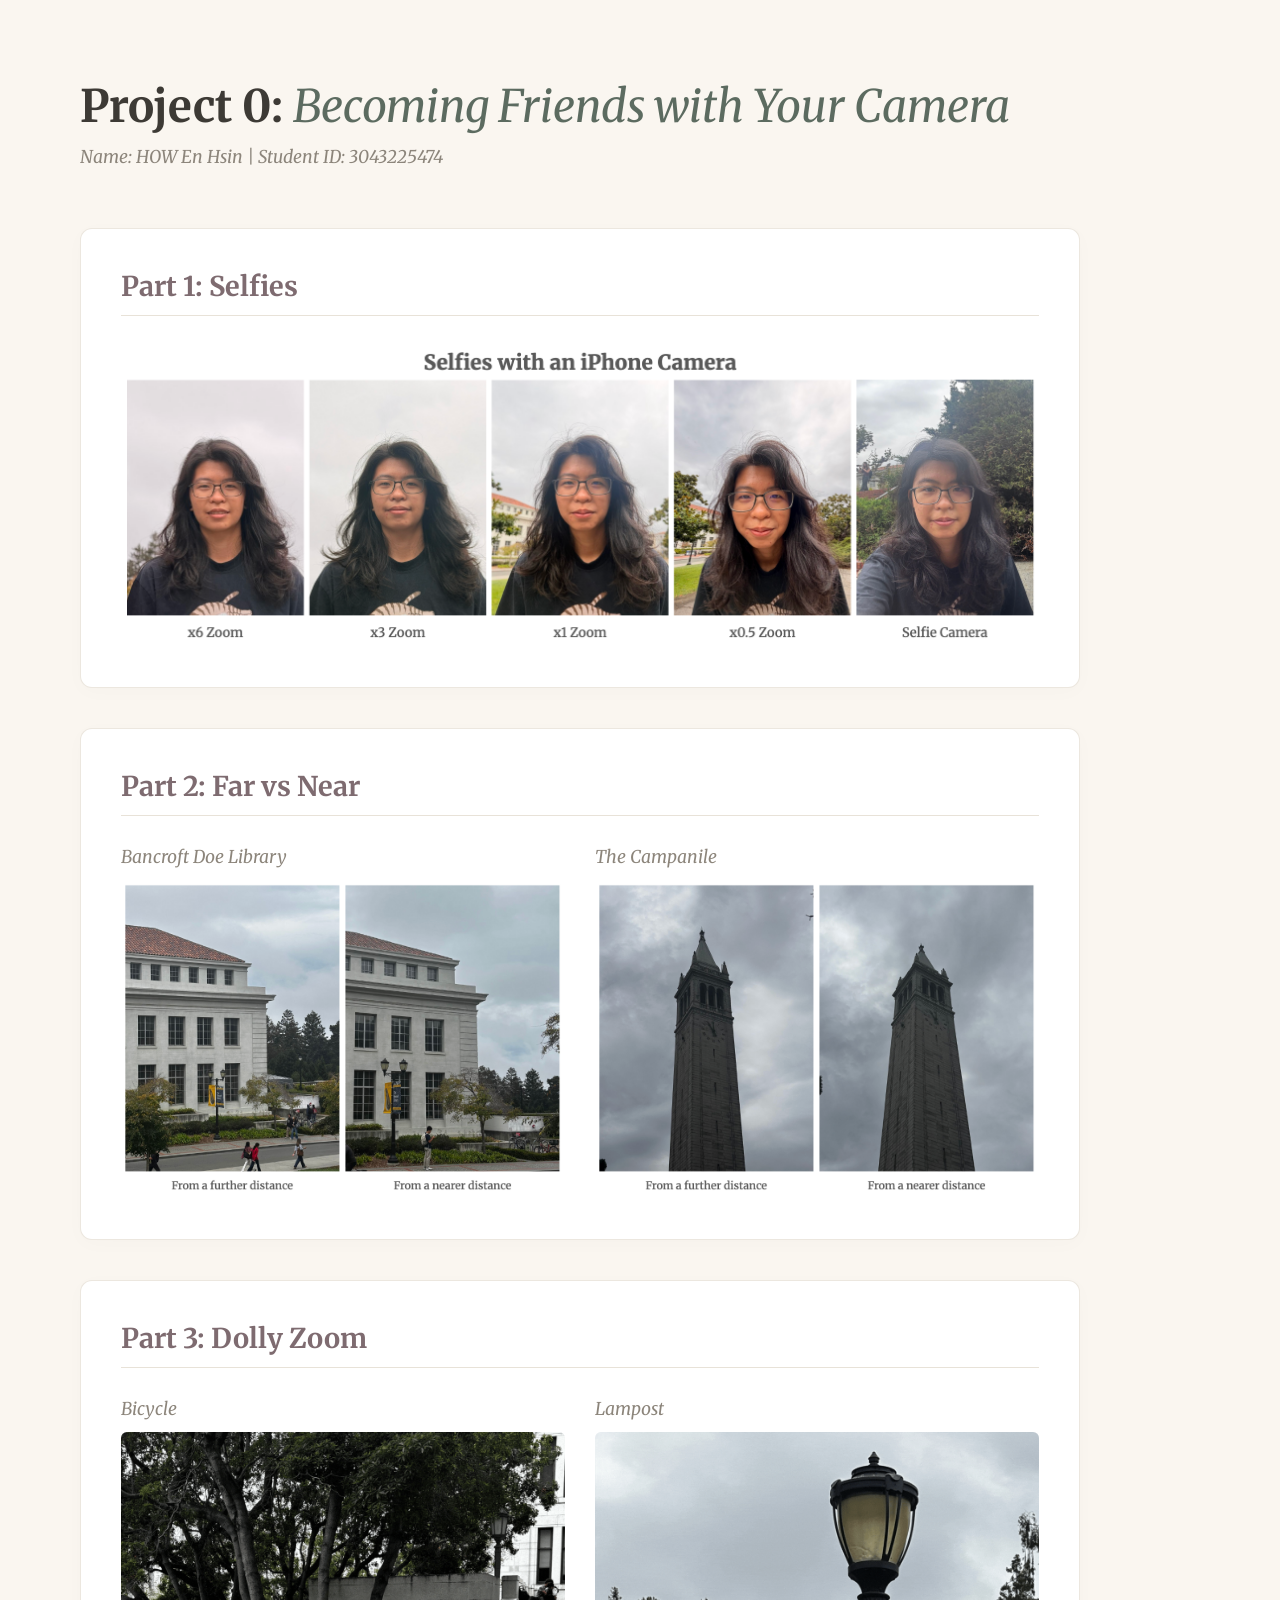
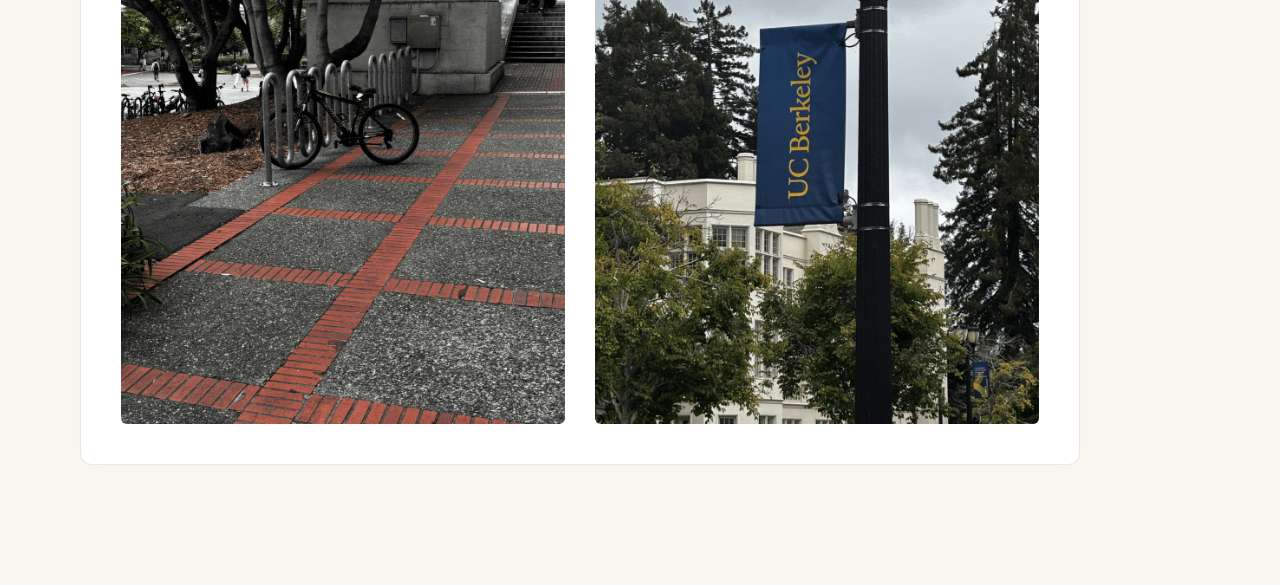
==== proj0/index.html @ 4253a564 "Project 0 and aesthetics" ====
<!DOCTYPE html>
<html lang="en">
<head>
    <meta charset="UTF-8">
    <meta name="viewport" content="width=device-width, initial-scale=1.0">
    <title>Project 0: Becoming Friends with Your Camera</title>
    
    <!-- Fixed Google Fonts Connections -->
    <link rel="preconnect" href="https://fonts.googleapis.com">
    <link rel="preconnect" href="https://fonts.gstatic.com" crossorigin>
    <link href="https://fonts.googleapis.com/css2?family=Merriweather:ital,wght@0,300;0,400;0,700;1,300&display=swap" rel="stylesheet">
    
    <!-- External Stylesheet -->
    <link rel="stylesheet" href="../style.css">
</head>
<body>

    <!-- Unified Container Layout Framework -->
    <main class="container">
        
        <!-- Matched Header Layout Structure -->
        <header class="portfolio-hero">
            <h1>Project 0: <span class="highlight">Becoming Friends with Your Camera</span></h1>
            <p class="subtitle">Name: HOW En Hsin | Student ID: 3043225474</p>
        </header>

        <!-- Part 1 -->
        <section class="project-part">
            <h2>Part 1: Selfies</h2>
            <figure class="media-container">
                <img src="./media/selfies.png" alt="Selfies collection">
            </figure>
        </section>

        <!-- Part 2 -->
        <section class="project-part">
            <h2>Part 2: Far vs Near</h2>
            <div class="grid">
                <figure class="media-container">
                    <h3>Bancroft Doe Library</h3>
                    <img src="./media/bancroft.png" alt="Bancroft Doe Library">
                </figure>
                <figure class="media-container">
                    <h3>The Campanile</h3>
                    <img src="./media/campanile.png" alt="The Campanile">
                </figure>
            </div>
        </section>

        <!-- Part 3 -->
        <section class="project-part">
            <h2>Part 3: Dolly Zoom</h2>
            <div class="grid">
                <figure class="media-container">
                    <h3>Bicycle</h3>
                    <img src="./media/bike_dolly.gif" alt="Bicycle dolly zoom animation">
                </figure>
                <figure class="media-container">
                    <h3>Lampost</h3>
                    <img src="./media/lampost_dolly.gif" alt="Lampost dolly zoom animation">
                </figure>
            </div>
        </section>
    </main>

</body>
</html>
---- style.css ----
/* ==========================================================================
   1. GLOBAL CANVAS SETUP
   ========================================================================== */
body {
    font-family: 'Merriweather', Georgia, serif;
    background-color: #faf6f0; /* Soft warm pastel cream */
    color: #3d3a35;            /* Charcoal body text */
    margin: 0;
    padding: 0;
    display: flex;
    flex-direction: column;
    align-items: center;
    min-height: 100vh;
    box-sizing: border-box;
}

/* Unified Layout Wrappers for both index.html pages */
.portfolio-container, .container {
    width: 100%;
    max-width: 1200px;         
    padding: 80px 40px;        
    box-sizing: border-box;
    display: flex;
    flex-direction: column;
    flex-grow: 1;  
}

/* Core Structural Panels (Cards and Project Steps) */
.project-card, .project-part {
    background: #ffffff;
    padding: 40px;             
    border-radius: 12px;       
    box-shadow: 0 4px 20px rgba(0, 0, 0, 0.02);
    border: 1px solid rgba(232, 226, 216, 0.8);
    box-sizing: border-box;
    width: 100%;
    max-width: 1000px;         
}

/* ==========================================================================
   2. UNIFIED HERO HEADER SYSTEM
   ========================================================================== */
.portfolio-hero {
    width: 100%;
    margin-bottom: 60px;
    text-align: left;          
}
  
/* This rule now strictly styles BOTH your landing title and project title */
.portfolio-hero h1 {
    font-family: 'Merriweather', Georgia, serif;
    font-size: 2.8rem;         /* Locks in the exact same size scale */
    font-weight: 700;          /* Locks in the bold look */
    line-height: 1.2;
    color: #3d3a35;            /* Unified Charcoal text color for headers */
    margin: 0;
}
  
.portfolio-hero .highlight {
    color: #5c6b60;            /* Unified Muted Sage Green for italic accents */
    font-style: italic;
    font-weight: 400;          /* Softens the italic text slightly */
}

.subtitle {
    font-family: 'Merriweather', Georgia, serif;
    font-style: italic;
    font-size: 1.1rem;
    color: #8c857b;            /* Soft subheader grey */
    margin: 12px 0 0 0;
}

/* ==========================================================================
   3. LANDING HUB COMPONENTS (index.html)
   ========================================================================== */
.projects-section {
    width: 100%;
}
  
.project-grid {
    display: grid;
    grid-template-columns: 1fr;
    width: 100%;
}
  
.project-card {
    text-decoration: none;
    color: inherit;
    transition: transform 0.25s ease, box-shadow 0.25s ease, border-color 0.25s ease;
}
  
.project-card:hover {
    transform: translateY(-3px);
    box-shadow: 0 8px 30px rgba(92, 107, 96, 0.08);
    border-color: #5c6b60;
}
  
.project-meta {
    font-size: 1.0rem;
    text-transform: uppercase;
    letter-spacing: 1px;
    color: #8c857b;            
    margin-bottom: 8px;
}
  
.project-card h2 {
    font-size: 1.7rem;
    font-weight: 700;
    margin: 0;
}

/* ==========================================================================
   4. SHOWCASE MEDIA LAYOUT ENGINE (proj0/index.html)
   ========================================================================== */
.project-part {
    margin-bottom: 40px;       
}
  
.project-part h2 {
    font-size: 1.7rem;         
    color: #7e6b70;            /* Category Color: Dusty Rose */
    border-bottom: 1px solid #e8e2d8;
    padding-bottom: 12px;
    margin: 0 0 30px 0;
}
  
.project-part h3 {
    font-size: 1.1rem;
    font-weight: 400;
    font-style: italic;
    color: #8c857b;
    margin: 0 0 12px 0;
}
  
figure {
    margin: 0;
}
  
img {
    width: 100%;
    height: auto;
    display: block;
    border-radius: 6px;
}
  
/* Side-by-Side Photo Comparison Columns */
.grid {
    display: grid;
    grid-template-columns: 1fr;
    gap: 30px;
}
  
@media (min-width: 768px) {
    .grid {
        grid-template-columns: 1fr 1fr; 
    }
}
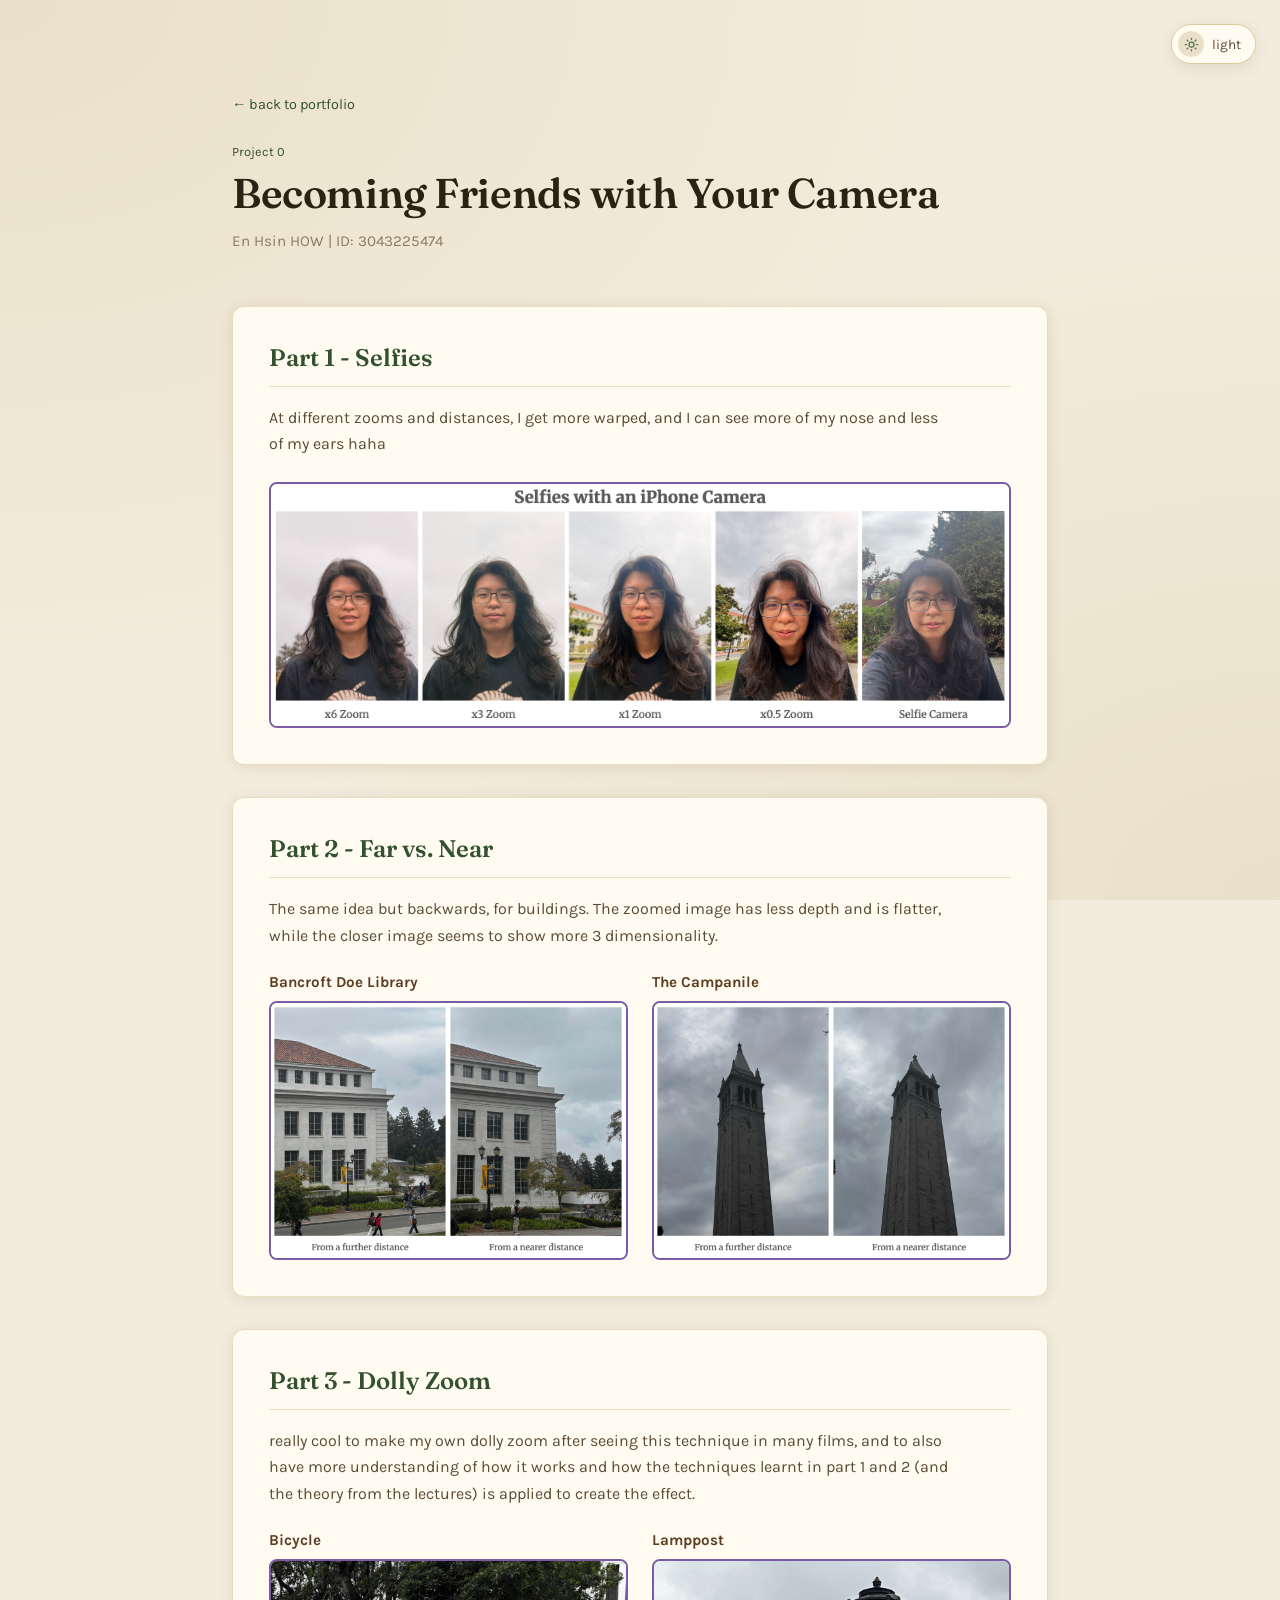
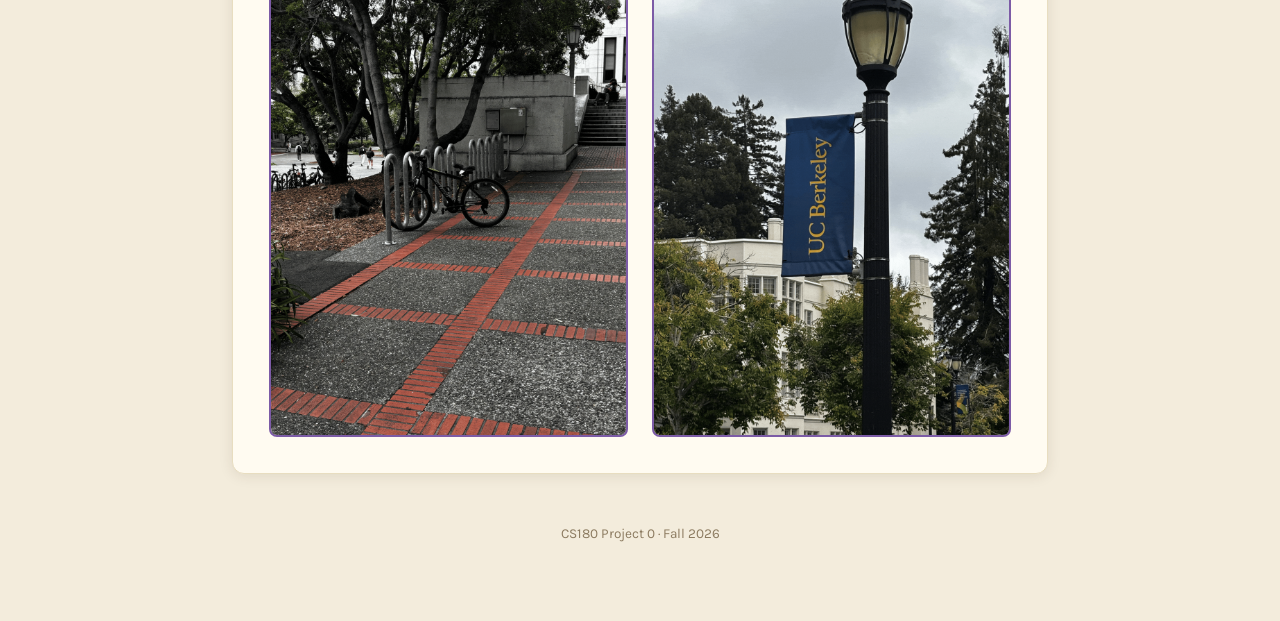
==== commit 62e266ec: "changed up the design and added my cat" ====
--- a/proj0/index.html
+++ b/proj0/index.html
@@ -1,67 +1,95 @@
 <!DOCTYPE html>
 <html lang="en">
 <head>
-    <meta charset="UTF-8">
-    <meta name="viewport" content="width=device-width, initial-scale=1.0">
-    <title>Project 0: Becoming Friends with Your Camera</title>
-    
-    <!-- Fixed Google Fonts Connections -->
-    <link rel="preconnect" href="https://fonts.googleapis.com">
-    <link rel="preconnect" href="https://fonts.gstatic.com" crossorigin>
-    <link href="https://fonts.googleapis.com/css2?family=Merriweather:ital,wght@0,300;0,400;0,700;1,300&display=swap" rel="stylesheet">
-    
-    <!-- External Stylesheet -->
-    <link rel="stylesheet" href="../style.css">
+<meta charset="UTF-8">
+<meta name="viewport" content="width=device-width, initial-scale=1.0">
+<title>Project 0 — Becoming Friends with Your Camera</title>
+ 
+<link rel="preconnect" href="https://fonts.googleapis.com">
+<link rel="preconnect" href="https://fonts.gstatic.com" crossorigin>
+<link href="https://fonts.googleapis.com/css2?family=Fraunces:opsz,wght@9..144,400;9..144,600&family=Karla:wght@400;500;700&display=swap" rel="stylesheet">
+ 
+<link rel="stylesheet" href="../style.css">
+<script defer src="../theme.js"></script>
+<script>window.CAT_BASE = "../catssets/";</script>
+<script defer src="../cats.js"></script>
 </head>
 <body>
+ 
+<button id="theme-toggle" class="theme-toggle" aria-label="Toggle light and dark mode">
+  <span class="icon-wrap">
+    <svg class="sun-icon" viewBox="0 0 24 24" fill="none" stroke="currentColor" stroke-width="2" stroke-linecap="round"><circle cx="12" cy="12" r="4"/><path d="M12 2v2M12 20v2M4 12H2M22 12h-2M4.9 4.9l1.4 1.4M17.7 17.7l1.4 1.4M4.9 19.1l1.4-1.4M17.7 6.3l1.4-1.4"/></svg>
+    <svg class="moon-icon" viewBox="0 0 24 24" fill="currentColor"><path d="M20.5 14.7A8.5 8.5 0 0 1 9.3 3.5a8.5 8.5 0 1 0 11.2 11.2Z"/></svg>
+  </span>
+  <span class="toggle-label">light</span>
+</button>
+ 
+<main class="container">
+ 
+  <a href="../index.html" class="back-link">← back to portfolio</a>
+ 
+  <header class="portfolio-hero">
+    <span class="eyebrow">Project 0</span>
+    <h1>Becoming Friends with Your Camera</h1>
+    <p class="subtitle">En Hsin HOW | ID: 3043225474</p>
+  </header>
 
-    <!-- Unified Container Layout Framework -->
-    <main class="container">
-        
-        <!-- Matched Header Layout Structure -->
-        <header class="portfolio-hero">
-            <h1>Project 0: <span class="highlight">Becoming Friends with Your Camera</span></h1>
-            <p class="subtitle">Name: HOW En Hsin | Student ID: 3043225474</p>
-        </header>
 
-        <!-- Part 1 -->
-        <section class="project-part">
-            <h2>Part 1: Selfies</h2>
-            <figure class="media-container">
-                <img src="./media/selfies.png" alt="Selfies collection">
-            </figure>
-        </section>
+  <section class="project-part">
+    <h2>Part 1 - Selfies</h2>
+    <p class="part-desc">
+      At different zooms and distances, I get more warped, and I can see 
+      more of my nose and less of my ears haha
+    </p>
+    <figure class="media-container">
+      <img src="./media/selfies.png" alt="series of selfies at different zooms">
+    </figure>
+  </section>
 
-        <!-- Part 2 -->
-        <section class="project-part">
-            <h2>Part 2: Far vs Near</h2>
-            <div class="grid">
-                <figure class="media-container">
-                    <h3>Bancroft Doe Library</h3>
-                    <img src="./media/bancroft.png" alt="Bancroft Doe Library">
-                </figure>
-                <figure class="media-container">
-                    <h3>The Campanile</h3>
-                    <img src="./media/campanile.png" alt="The Campanile">
-                </figure>
-            </div>
-        </section>
+  <section class="project-part">
+    <h2>Part 2 - Far vs. Near</h2>
+    <p class="part-desc">
+      The same idea but backwards, for buildings. The zoomed image has
+      less depth and is flatter, while the closer image seems to show
+      more 3 dimensionality.
+    </p>
+    <div class="grid">
+      <figure class="media-container">
+        <h3>Bancroft Doe Library</h3>
+        <img src="./media/bancroft.png" alt="Bancroft Doe Library, far vs close">
+      </figure>
+      <figure class="media-container">
+        <h3>The Campanile</h3>
+        <img src="./media/campanile.png" alt="The Campanile, far vs close">
+      </figure>
+    </div>
+  </section>
 
-        <!-- Part 3 -->
-        <section class="project-part">
-            <h2>Part 3: Dolly Zoom</h2>
-            <div class="grid">
-                <figure class="media-container">
-                    <h3>Bicycle</h3>
-                    <img src="./media/bike_dolly.gif" alt="Bicycle dolly zoom animation">
-                </figure>
-                <figure class="media-container">
-                    <h3>Lampost</h3>
-                    <img src="./media/lampost_dolly.gif" alt="Lampost dolly zoom animation">
-                </figure>
-            </div>
-        </section>
-    </main>
+  <section class="project-part">
+    <h2>Part 3 - Dolly Zoom</h2>
+    <p class="part-desc">
+      really cool to make my own dolly zoom after seeing this technique
+      in many films, and to also have more understanding of how it works
+      and how the techniques learnt in part 1 and 2 (and the theory from
+      the lectures) is applied to create the effect.
+    </p>
+    <div class="grid">
+      <figure class="media-container">
+        <h3>Bicycle</h3>
+        <img src="./media/bike_dolly.gif" alt="Bicycle dolly zoom animation">
+      </figure>
+      <figure class="media-container">
+        <h3>Lamppost</h3>
+        <img src="./media/lampost_dolly.gif" alt="Lamppost dolly zoom animation">
+      </figure>
+    </div>
+  </section>
+
+  <footer class="page-foot">
+    CS180 Project 0 · Fall 2026
+  </footer>
+
+</main>
 
 </body>
-</html>
+</html>
--- a/style.css
+++ b/style.css
@@ -1,157 +1,433 @@
 /* ==========================================================================
-   1. GLOBAL CANVAS SETUP
+   COLOR SYSTEM — light mode is the default, dark mode overrides via
+   [data-theme="dark"] on <html>. Everything downstream just reads the
+   custom properties, so the rest of the file never checks the theme.
    ========================================================================== */
-body {
-    font-family: 'Merriweather', Georgia, serif;
-    background-color: #faf6f0; /* Soft warm pastel cream */
-    color: #3d3a35;            /* Charcoal body text */
+   :root {
+    --bg: #f3ecdc;
+    --bg-soft: #eae0c9;
+    --surface: #fffbf1;
+    --surface-raised: #ffffff;
+  
+    --ink: #2c2214;
+    --ink-soft: #5b4a35;
+    --ink-faint: #8b7a5f;
+  
+    --wood: #8a5a34;
+    --wood-deep: #5c3d22;
+    --leaf: #4c7247;
+    --leaf-deep: #33502f;
+    --plum: #7c5ba6;
+    --plum-deep: #5c3f80;
+  
+    --border: #ddccA2;
+    --border-soft: #e8ddc0;
+    --shadow: rgba(58, 40, 12, 0.10);
+  
+    --focus-ring: #7c5ba6;
+  }
+  
+  html[data-theme="dark"] {
+    --bg: #1b1610;
+    --bg-soft: #221b12;
+    --surface: #2a2116;
+    --surface-raised: #322819;
+  
+    --ink: #ece2cd;
+    --ink-soft: #cabb9c;
+    --ink-faint: #8e8062;
+  
+    --wood: #c99764;
+    --wood-deep: #e0ac78;
+    --leaf: #8fb27b;
+    --leaf-deep: #a9c491;
+    --plum: #b596df;
+    --plum-deep: #cbb0ec;
+  
+    --border: #40331f;
+    --border-soft: #362b1a;
+    --shadow: rgba(0, 0, 0, 0.35);
+  
+    --focus-ring: #b596df;
+  }
+  
+  /* ==========================================================================
+     RESET-ISH BASICS
+     ========================================================================== */
+  * {
+    box-sizing: border-box;
+  }
+  
+  html {
+    color-scheme: light dark;
+  }
+  
+  body {
+    font-family: "Karla", "Segoe UI", sans-serif;
+    background-color: var(--bg);
+    background-image:
+      radial-gradient(ellipse at top left, var(--bg-soft) 0%, transparent 55%),
+      radial-gradient(ellipse at bottom right, var(--bg-soft) 0%, transparent 55%);
+    background-attachment: fixed;
+    color: var(--ink);
     margin: 0;
     padding: 0;
+    min-height: 100vh;
+    transition: background-color 0.25s ease, color 0.25s ease;
+  }
+  
+  a {
+    color: var(--plum);
+  }
+  
+  ::selection {
+    background: var(--plum);
+    color: var(--surface);
+  }
+  
+  /* Visible keyboard focus everywhere, not just on hover-capable devices */
+  a:focus-visible,
+  button:focus-visible {
+    outline: 2px solid var(--focus-ring);
+    outline-offset: 3px;
+    border-radius: 4px;
+  }
+  
+  @media (prefers-reduced-motion: reduce) {
+    * {
+      transition: none !important;
+      animation: none !important;
+    }
+  }
+  
+  /* ==========================================================================
+     THEME TOGGLE
+     ========================================================================== */
+  .theme-toggle {
+    position: fixed;
+    top: 24px;
+    right: 24px;
+    z-index: 20;
+    display: flex;
+    align-items: center;
+    gap: 8px;
+    background: var(--surface);
+    border: 1px solid var(--border);
+    border-radius: 999px;
+    padding: 6px 14px 6px 6px;
+    box-shadow: 0 4px 16px var(--shadow);
+    cursor: pointer;
+    font-family: "Karla", sans-serif;
+    font-size: 0.85rem;
+    color: var(--ink-soft);
+  }
+  
+  .theme-toggle .icon-wrap {
+    width: 26px;
+    height: 26px;
+    border-radius: 50%;
+    background: var(--bg-soft);
+    display: flex;
+    align-items: center;
+    justify-content: center;
+    color: var(--leaf);
+  }
+  
+  .theme-toggle svg {
+    width: 15px;
+    height: 15px;
+  }
+  
+  html[data-theme="dark"] .theme-toggle .sun-icon { display: none; }
+  html[data-theme="light"] .theme-toggle .moon-icon,
+  :root:not([data-theme]) .theme-toggle .moon-icon { display: none; }
+  
+  /* ==========================================================================
+     LAYOUT WRAPPERS
+     ========================================================================== */
+  .portfolio-container,
+  .container {
+    width: 100%;
+    max-width: 880px;
+    margin: 0 auto;
+    padding: 96px 32px 80px;
     display: flex;
     flex-direction: column;
+  }
+  
+  /* ==========================================================================
+     HERO / HEADER
+     ========================================================================== */
+  .portfolio-hero {
+    width: 100%;
+    margin-bottom: 56px;
+  }
+  
+  .eyebrow {
+    display: inline-block;
+    font-family: "Karla", sans-serif;
+    font-size: 0.8rem;
+    color: var(--leaf-deep);
+    margin-bottom: 10px;
+  }
+  
+  .portfolio-hero h1 {
+    font-family: "Fraunces", Georgia, serif;
+    font-optical-sizing: auto;
+    font-size: 2.6rem;
+    font-weight: 600;
+    line-height: 1.18;
+    color: var(--ink);
+    margin: 0;
+    letter-spacing: -0.01em;
+  }
+  
+  .portfolio-hero h1 .accent {
+    color: var(--plum);
+    font-style: italic;
+  }
+  
+  .hero-note {
+    font-family: "Karla", sans-serif;
+    font-size: 1.02rem;
+    line-height: 1.6;
+    color: var(--ink-soft);
+    max-width: 60ch;
+    margin: 16px 0 0 0;
+  }
+  
+  .subtitle {
+    font-family: "Karla", sans-serif;
+    font-size: 0.95rem;
+    color: var(--ink-faint);
+    margin: 14px 0 0 0;
+  }
+  
+  .back-link {
+    display: inline-flex;
     align-items: center;
-    min-height: 100vh;
-    box-sizing: border-box;
-}
-
-/* Unified Layout Wrappers for both index.html pages */
-.portfolio-container, .container {
+    gap: 6px;
+    font-family: "Karla", sans-serif;
+    font-size: 0.9rem;
+    color: var(--leaf-deep);
+    text-decoration: none;
+    margin-bottom: 28px;
+  }
+  
+  .back-link:hover {
+    text-decoration: underline;
+  }
+  
+  /* ==========================================================================
+     LANDING PAGE — PROJECT LIST
+     ========================================================================== */
+  .projects-section {
     width: 100%;
-    max-width: 1200px;         
-    padding: 80px 40px;        
-    box-sizing: border-box;
+  }
+  
+  .project-grid {
     display: flex;
     flex-direction: column;
-    flex-grow: 1;  
-}
-
-/* Core Structural Panels (Cards and Project Steps) */
-.project-card, .project-part {
-    background: #ffffff;
-    padding: 40px;             
-    border-radius: 12px;       
-    box-shadow: 0 4px 20px rgba(0, 0, 0, 0.02);
-    border: 1px solid rgba(232, 226, 216, 0.8);
-    box-sizing: border-box;
+    gap: 16px;
     width: 100%;
-    max-width: 1000px;         
-}
-
-/* ==========================================================================
-   2. UNIFIED HERO HEADER SYSTEM
-   ========================================================================== */
-.portfolio-hero {
-    width: 100%;
-    margin-bottom: 60px;
-    text-align: left;          
-}
-  
-/* This rule now strictly styles BOTH your landing title and project title */
-.portfolio-hero h1 {
-    font-family: 'Merriweather', Georgia, serif;
-    font-size: 2.8rem;         /* Locks in the exact same size scale */
-    font-weight: 700;          /* Locks in the bold look */
-    line-height: 1.2;
-    color: #3d3a35;            /* Unified Charcoal text color for headers */
-    margin: 0;
-}
-  
-.portfolio-hero .highlight {
-    color: #5c6b60;            /* Unified Muted Sage Green for italic accents */
-    font-style: italic;
-    font-weight: 400;          /* Softens the italic text slightly */
-}
-
-.subtitle {
-    font-family: 'Merriweather', Georgia, serif;
-    font-style: italic;
-    font-size: 1.1rem;
-    color: #8c857b;            /* Soft subheader grey */
-    margin: 12px 0 0 0;
-}
-
-/* ==========================================================================
-   3. LANDING HUB COMPONENTS (index.html)
-   ========================================================================== */
-.projects-section {
-    width: 100%;
-}
-  
-.project-grid {
-    display: grid;
-    grid-template-columns: 1fr;
-    width: 100%;
-}
-  
-.project-card {
+  }
+  
+  .project-card {
+    position: relative;
     text-decoration: none;
     color: inherit;
-    transition: transform 0.25s ease, box-shadow 0.25s ease, border-color 0.25s ease;
-}
-  
-.project-card:hover {
-    transform: translateY(-3px);
-    box-shadow: 0 8px 30px rgba(92, 107, 96, 0.08);
-    border-color: #5c6b60;
-}
-  
-.project-meta {
-    font-size: 1.0rem;
-    text-transform: uppercase;
-    letter-spacing: 1px;
-    color: #8c857b;            
-    margin-bottom: 8px;
-}
-  
-.project-card h2 {
-    font-size: 1.7rem;
+    background: var(--surface);
+    border: 1px solid var(--border-soft);
+    border-left: 3px solid var(--leaf);
+    border-radius: 10px;
+    padding: 24px 28px;
+    display: flex;
+    align-items: center;
+    justify-content: space-between;
+    gap: 20px;
+    box-shadow: 0 2px 10px var(--shadow);
+    transition: transform 0.2s ease, box-shadow 0.2s ease, border-left-color 0.2s ease;
+  }
+  
+  .project-card:hover {
+    transform: translateX(3px);
+    box-shadow: 0 6px 20px var(--shadow);
+    border-left-color: var(--plum);
+  }
+  
+  .project-meta {
+    display: block;
+    font-family: "Karla", sans-serif;
+    font-size: 0.78rem;
+    letter-spacing: 0.02em;
+    color: var(--wood);
+    margin-bottom: 6px;
+  }
+  
+  .project-card h2 {
+    font-family: "Fraunces", Georgia, serif;
+    font-size: 1.35rem;
+    font-weight: 600;
+    margin: 0;
+    color: var(--ink);
+  }
+  
+  .project-card .arrow {
+    font-size: 1.3rem;
+    color: var(--plum);
+    flex-shrink: 0;
+    transition: transform 0.2s ease;
+  }
+  
+  .project-card:hover .arrow {
+    transform: translateX(4px);
+  }
+  
+  /* Placeholder / not-yet-built project cards */
+  .project-card.incoming {
+    cursor: default;
+    opacity: 0.6;
+    border-left-style: dashed;
+    border-left-color: var(--border);
+    background: transparent;
+    box-shadow: none;
+  }
+  
+  .project-card.incoming:hover {
+    transform: none;
+    border-left-color: var(--border);
+  }
+  
+  .status-pill {
+    font-family: "Karla", sans-serif;
+    font-size: 0.72rem;
+    color: var(--ink-faint);
+    border: 1px solid var(--border);
+    border-radius: 999px;
+    padding: 3px 10px;
+    flex-shrink: 0;
+  }
+  
+  /* ==========================================================================
+     PROJECT PAGE — PARTS / SECTIONS
+     ========================================================================== */
+  .project-part {
+    background: var(--surface);
+    border: 1px solid var(--border-soft);
+    border-radius: 12px;
+    padding: 36px;
+    margin-bottom: 32px;
+    box-shadow: 0 2px 14px var(--shadow);
+  }
+  
+  .project-part h2 {
+    font-family: "Fraunces", Georgia, serif;
+    font-size: 1.5rem;
+    font-weight: 600;
+    color: var(--leaf-deep);
+    border-bottom: 1px solid var(--border-soft);
+    padding-bottom: 14px;
+    margin: 0 0 18px 0;
+  }
+  
+  .part-desc {
+    font-family: "Karla", sans-serif;
+    font-size: 1rem;
+    line-height: 1.65;
+    color: var(--ink-soft);
+    max-width: 68ch;
+    margin: 0 0 24px 0;
+  }
+  
+  .project-part h3 {
+    font-family: "Karla", sans-serif;
+    font-size: 0.95rem;
     font-weight: 700;
+    font-style: normal;
+    color: var(--wood-deep);
+    margin: 0 0 10px 0;
+  }
+  
+  figure {
     margin: 0;
-}
-
-/* ==========================================================================
-   4. SHOWCASE MEDIA LAYOUT ENGINE (proj0/index.html)
-   ========================================================================== */
-.project-part {
-    margin-bottom: 40px;       
-}
-  
-.project-part h2 {
-    font-size: 1.7rem;         
-    color: #7e6b70;            /* Category Color: Dusty Rose */
-    border-bottom: 1px solid #e8e2d8;
-    padding-bottom: 12px;
-    margin: 0 0 30px 0;
-}
-  
-.project-part h3 {
-    font-size: 1.1rem;
-    font-weight: 400;
-    font-style: italic;
-    color: #8c857b;
-    margin: 0 0 12px 0;
-}
-  
-figure {
-    margin: 0;
-}
-  
-img {
+  }
+  
+  figcaption {
+    font-family: "Karla", sans-serif;
+    font-size: 0.82rem;
+    color: var(--ink-faint);
+    margin-top: 8px;
+  }
+  
+  img {
     width: 100%;
     height: auto;
     display: block;
-    border-radius: 6px;
-}
-  
-/* Side-by-Side Photo Comparison Columns */
-.grid {
+    border-radius: 8px;
+    border: 2px solid var(--plum);
+  }
+  
+  .grid {
     display: grid;
     grid-template-columns: 1fr;
-    gap: 30px;
-}
-  
-@media (min-width: 768px) {
+    gap: 24px;
+  }
+  
+  @media (min-width: 768px) {
     .grid {
-        grid-template-columns: 1fr 1fr; 
-    }
-}
+      grid-template-columns: 1fr 1fr;
+    }
+  }
+  
+  /* ==========================================================================
+     MARGIN CATS — decorative, only shows up when the viewport is wide
+     enough to have real margins. positioned absolutely against the page
+     (not the viewport) so they scatter down the whole scroll length.
+     ========================================================================== */
+  .cat-decor-layer {
+    position: absolute;
+    top: 0;
+    left: 0;
+    right: 0;
+    height: 0;
+    overflow: visible;
+    pointer-events: none;
+    z-index: -1;
+  }
+  
+  .cat-decor {
+    position: absolute;
+    display: block;
+    height: auto;
+    border: none;
+    border-radius: 0;
+    filter: drop-shadow(0 8px 16px var(--shadow));
+    opacity: 0.94;
+  }
+  
+  footer.page-foot {
+    font-family: "Karla", sans-serif;
+    font-size: 0.85rem;
+    color: var(--ink-faint);
+    text-align: center;
+    padding: 20px 0 0;
+  }
+  
+  /* Small screens: give the toggle its own row so it doesn't crowd the title */
+  @media (max-width: 520px) {
+    .theme-toggle {
+      top: 16px;
+      right: 16px;
+      padding: 6px 10px 6px 6px;
+    }
+    .theme-toggle .toggle-label {
+      display: none;
+    }
+    .portfolio-container,
+    .container {
+      padding: 84px 20px 60px;
+    }
+    .portfolio-hero h1 {
+      font-size: 2.1rem;
+    }
+  }
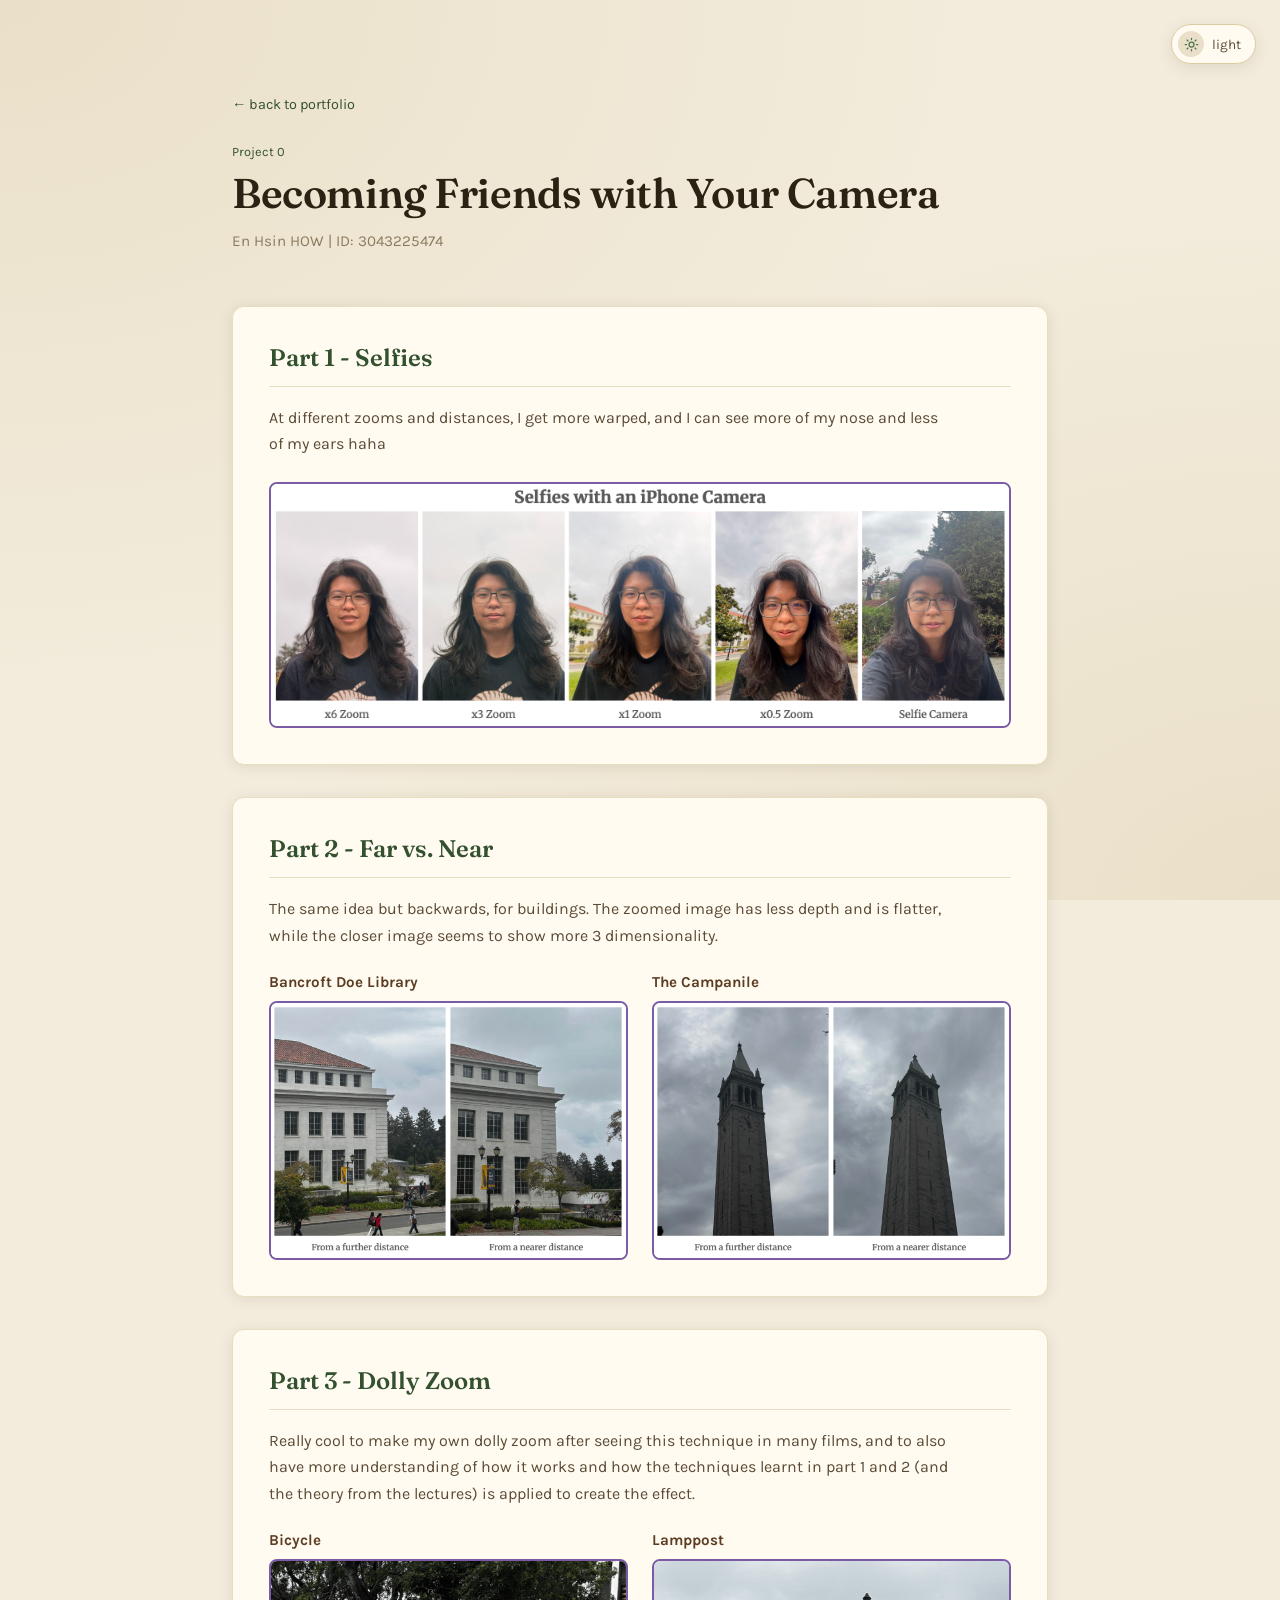
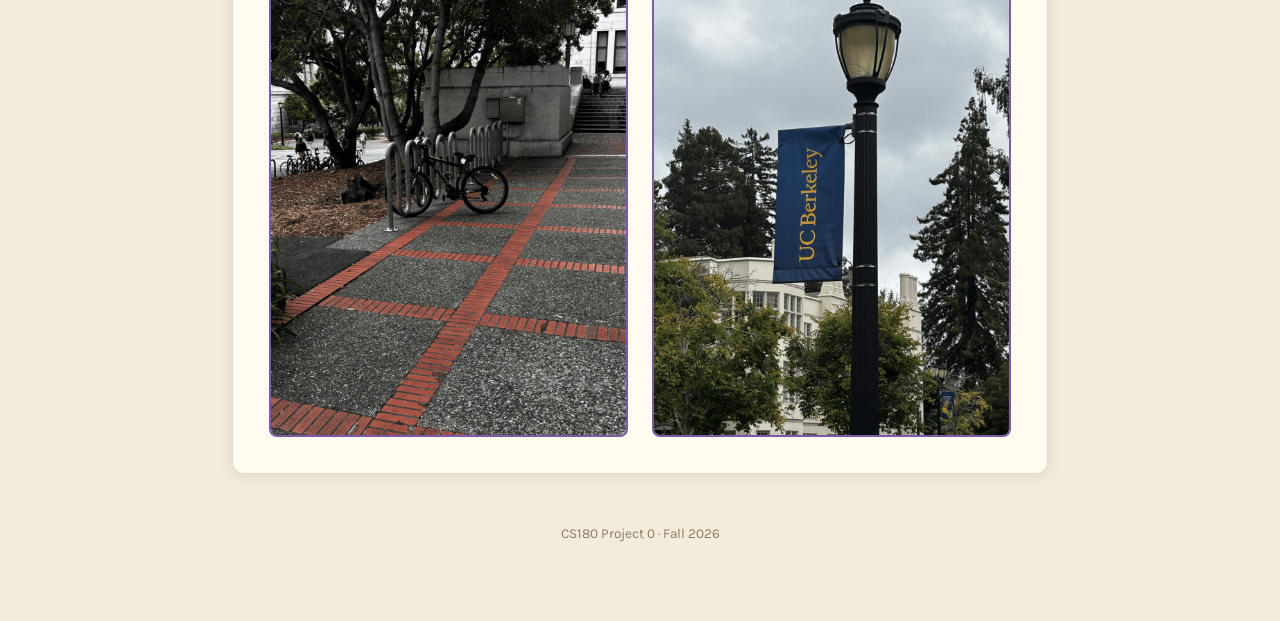
==== commit 4e7d63bc: "typo" ====
--- a/proj0/index.html
+++ b/proj0/index.html
@@ -68,7 +68,7 @@
   <section class="project-part">
     <h2>Part 3 - Dolly Zoom</h2>
     <p class="part-desc">
-      really cool to make my own dolly zoom after seeing this technique
+      Really cool to make my own dolly zoom after seeing this technique
       in many films, and to also have more understanding of how it works
       and how the techniques learnt in part 1 and 2 (and the theory from
       the lectures) is applied to create the effect.
@@ -92,4 +92,4 @@
 </main>
 
 </body>
-</html>+</html>
--- a/style.css
+++ b/style.css
@@ -1,8 +1,4 @@
-/* ==========================================================================
-   COLOR SYSTEM — light mode is the default, dark mode overrides via
-   [data-theme="dark"] on <html>. Everything downstream just reads the
-   custom properties, so the rest of the file never checks the theme.
-   ========================================================================== */
+   /* colours */
    :root {
     --bg: #f3ecdc;
     --bg-soft: #eae0c9;
@@ -51,9 +47,6 @@
     --focus-ring: #b596df;
   }
   
-  /* ==========================================================================
-     RESET-ISH BASICS
-     ========================================================================== */
   * {
     box-sizing: border-box;
   }
@@ -85,7 +78,6 @@
     color: var(--surface);
   }
   
-  /* Visible keyboard focus everywhere, not just on hover-capable devices */
   a:focus-visible,
   button:focus-visible {
     outline: 2px solid var(--focus-ring);
@@ -100,9 +92,7 @@
     }
   }
   
-  /* ==========================================================================
-     THEME TOGGLE
-     ========================================================================== */
+  /* dark mode toggle */
   .theme-toggle {
     position: fixed;
     top: 24px;
@@ -142,9 +132,7 @@
   html[data-theme="light"] .theme-toggle .moon-icon,
   :root:not([data-theme]) .theme-toggle .moon-icon { display: none; }
   
-  /* ==========================================================================
-     LAYOUT WRAPPERS
-     ========================================================================== */
+  /* layout wrappers */
   .portfolio-container,
   .container {
     width: 100%;
@@ -153,11 +141,11 @@
     padding: 96px 32px 80px;
     display: flex;
     flex-direction: column;
-  }
-  
-  /* ==========================================================================
-     HERO / HEADER
-     ========================================================================== */
+    position: relative;
+    z-index: 1;
+  }
+  
+  /* header */
   .portfolio-hero {
     width: 100%;
     margin-bottom: 56px;
@@ -218,9 +206,7 @@
     text-decoration: underline;
   }
   
-  /* ==========================================================================
-     LANDING PAGE — PROJECT LIST
-     ========================================================================== */
+  /* landing pg */
   .projects-section {
     width: 100%;
   }
@@ -283,7 +269,7 @@
     transform: translateX(4px);
   }
   
-  /* Placeholder / not-yet-built project cards */
+  /* for tbd projects */
   .project-card.incoming {
     cursor: default;
     opacity: 0.6;
@@ -308,9 +294,7 @@
     flex-shrink: 0;
   }
   
-  /* ==========================================================================
-     PROJECT PAGE — PARTS / SECTIONS
-     ========================================================================== */
+  /* project pg parts */
   .project-part {
     background: var(--surface);
     border: 1px solid var(--border-soft);
@@ -379,11 +363,7 @@
     }
   }
   
-  /* ==========================================================================
-     MARGIN CATS — decorative, only shows up when the viewport is wide
-     enough to have real margins. positioned absolutely against the page
-     (not the viewport) so they scatter down the whole scroll length.
-     ========================================================================== */
+  /* CATS MUAAHAHHAHAHA */
   .cat-decor-layer {
     position: absolute;
     top: 0;
@@ -392,7 +372,7 @@
     height: 0;
     overflow: visible;
     pointer-events: none;
-    z-index: -1;
+    z-index: 0;
   }
   
   .cat-decor {
@@ -413,7 +393,6 @@
     padding: 20px 0 0;
   }
   
-  /* Small screens: give the toggle its own row so it doesn't crowd the title */
   @media (max-width: 520px) {
     .theme-toggle {
       top: 16px;
